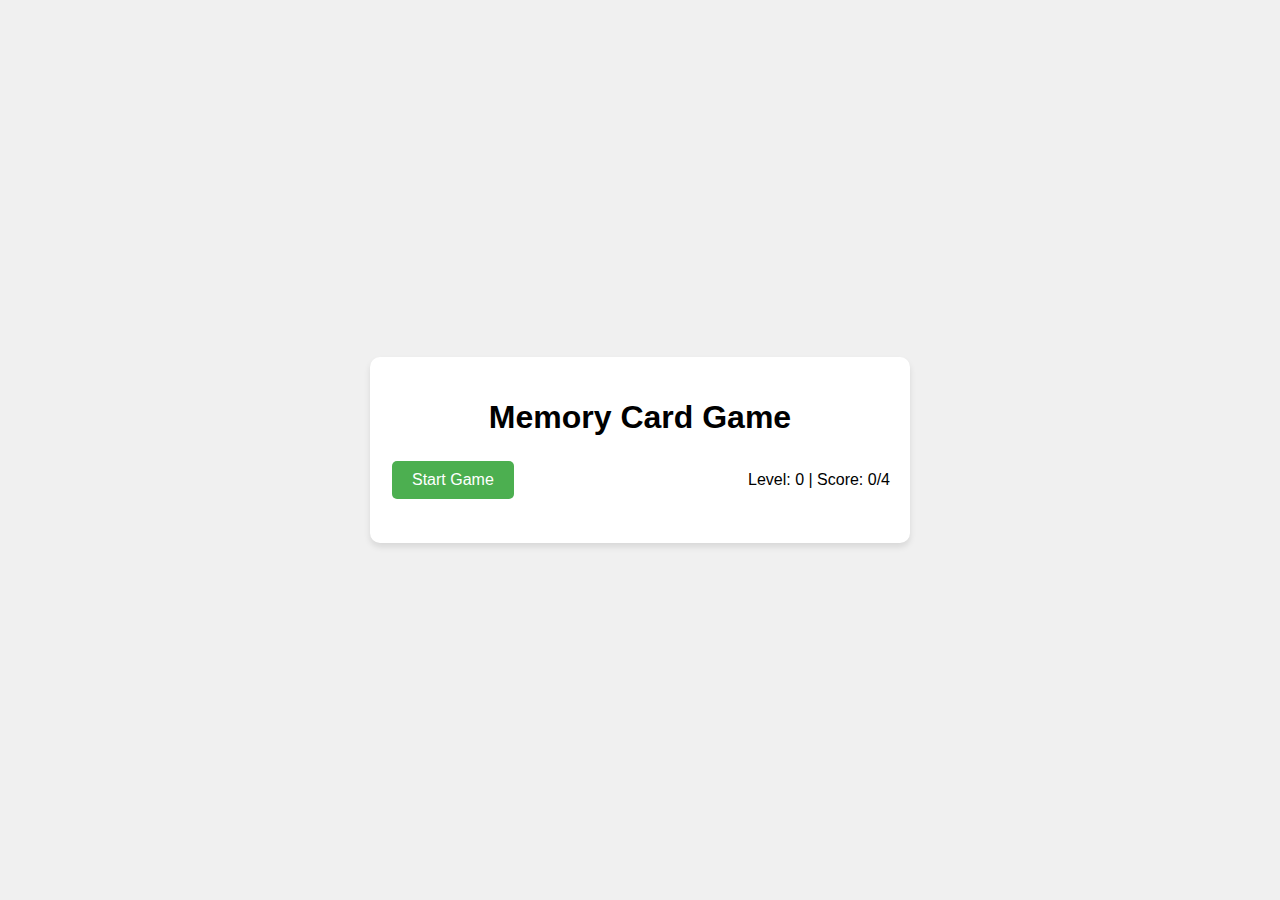
==== index.html @ 054f1a24 "added files" ====
<!DOCTYPE html>
<html lang="en">
<head>
    <meta charset="UTF-8">
    <title>Memory Card Game</title>
    <link rel="stylesheet" href="styles.css">
</head>
<body>
    <div class="game-container">
        <h1>Memory Card Game</h1>
        <div id="message"></div>
        <div class="game-header">
            <button id="startButton">Start Game</button>
            <div id="levelInfo">Level: 0 | Score: 0/4</div>
        </div>
        <div id="cardGrid" class="card-grid"></div>
    </div>
    <script src="game.js"></script>
</body>
</html>
---- styles.css ----
body {
    font-family: Arial, sans-serif;
    display: flex;
    justify-content: center;
    align-items: center;
    min-height: 100vh;
    margin: 0;
    background-color: #f0f0f0;
}

.game-container {
    background-color: white;
    border-radius: 10px;
    box-shadow: 0 4px 6px rgba(0,0,0,0.1);
    padding: 20px;
    text-align: center;
    max-width: 500px;
    width: 100%;
}

.game-header {
    display: flex;
    justify-content: space-between;
    align-items: center;
    margin-bottom: 20px;
}

.card-grid {
    display: grid;
    grid-template-columns: repeat(3, 1fr);
    gap: 15px;
}

.card {
    aspect-ratio: 1/1;
    background-color: #e0e0e0;
    border-radius: 10px;
    display: flex;
    justify-content: center;
    align-items: center;
    font-size: 48px;
    cursor: pointer;
    transition: all 0.3s ease;
}

.card:hover {
    transform: scale(1.05);
}

.card.revealed {
    background-color: white;
    border: 2px solid #cccccc;
}

#message {
    margin-bottom: 15px;
    color: #666;
}

button {
    background-color: #4CAF50;
    border: none;
    color: white;
    padding: 10px 20px;
    text-align: center;
    text-decoration: none;
    display: inline-block;
    font-size: 16px;
    margin: 4px 2px;
    cursor: pointer;
    border-radius: 5px;
    transition: background-color 0.3s ease;
}

button:hover {
    background-color: #45a049;
}
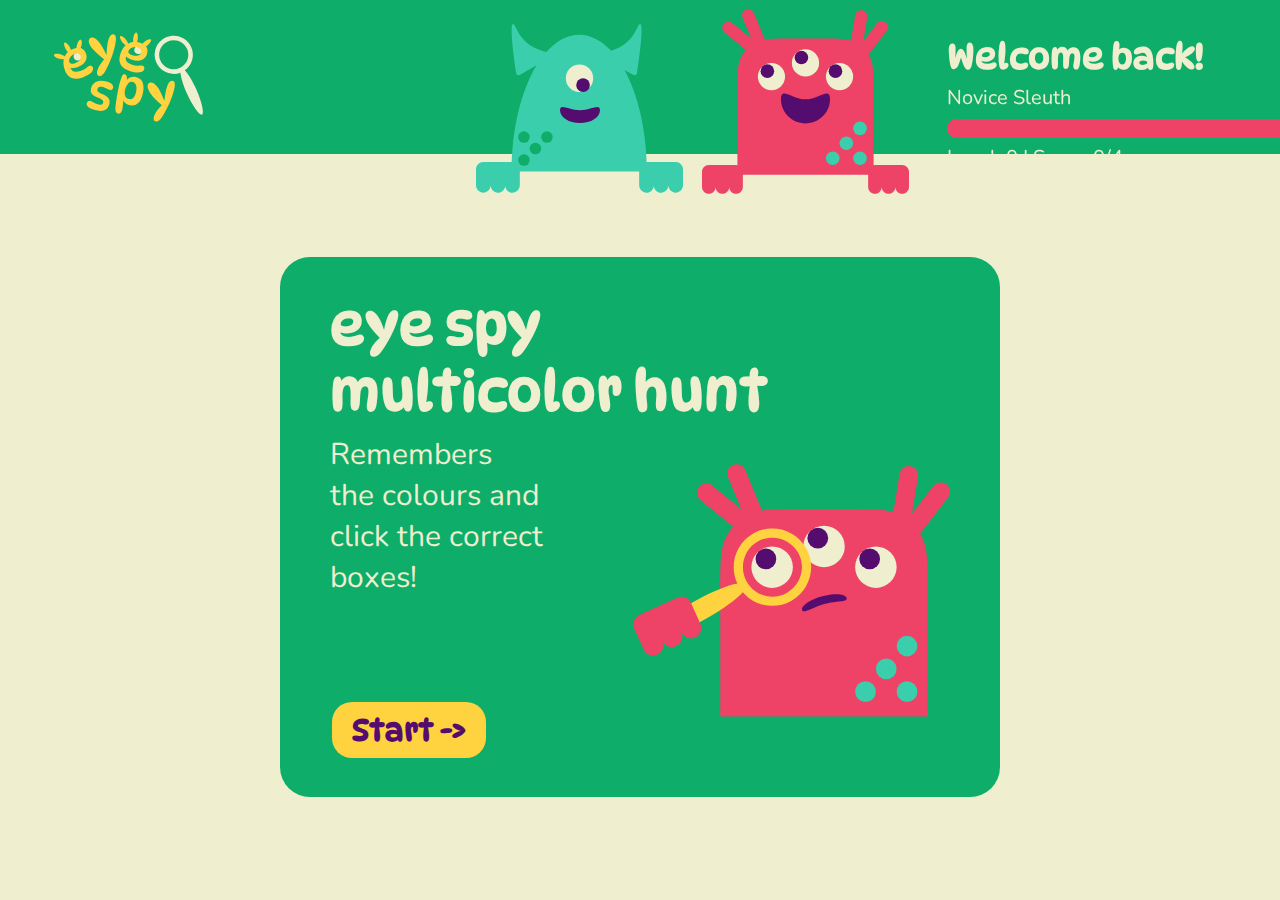
==== commit f70cda00: "frontend revamp, timer features" ====
--- a/index.html
+++ b/index.html
@@ -2,19 +2,137 @@
 <html lang="en">
 <head>
     <meta charset="UTF-8">
-    <title>Memory Card Game</title>
+    <title>Eye Spy</title>
     <link rel="stylesheet" href="styles.css">
 </head>
 <body>
-    <div class="game-container">
-        <h1>Memory Card Game</h1>
-        <div id="message"></div>
-        <div class="game-header">
-            <button id="startButton">Start Game</button>
+    <!--top bar-->
+    <div class="nav-bar">
+        <svg width="207" height="125" viewBox="0 0 207 125" fill="none" xmlns="http://www.w3.org/2000/svg">
+            <path d="M65.1619 61.8185C62.8557 62.1251 61.5379 61.0399 61.2086 58.5629C61.0269 57.1963 61.2809 55.511 61.9706 53.5069C62.6603 51.5029 63.7572 49.2926 65.2613 46.876C66.8081 44.4538 68.7336 41.9378 71.0377 39.3279L71.0418 39.8489C64.6122 34.9668 59.6401 30.5863 56.1255 26.7074C52.6535 22.8228 50.7103 19.3217 50.2958 16.2041C50.0914 14.6667 50.3167 13.4198 50.9719 12.4634C51.6698 11.5014 52.6806 10.9324 54.0046 10.7563C56.8232 10.3815 59.8931 12.0595 63.2142 15.7903C66.5353 19.5211 69.9908 25.4071 73.5808 33.4484L73.8371 33.4143C74.2902 24.4008 75.1624 17.7221 76.4536 13.378C77.7392 8.99128 79.6419 6.63039 82.1616 6.29536C83.3574 6.13637 84.2897 6.44703 84.9584 7.22735C85.6642 7.95928 86.1165 9.07263 86.3152 10.5674C86.4799 11.8059 86.4209 13.487 86.1383 15.6108C85.8927 17.6861 85.4491 20.0703 84.8076 22.7634C84.2031 25.408 83.4419 28.1821 82.5241 31.0858C81.649 33.9837 80.6401 36.8559 79.4975 39.7025C76.6108 47.0837 74.0322 52.5334 71.7619 56.0514C69.4972 59.6122 67.2972 61.5346 65.1619 61.8185Z" fill="#FFD23F"/>
+            <path d="M140.291 122.307C137.97 122.462 136.726 121.293 136.559 118.8C136.467 117.425 136.83 115.759 137.649 113.805C138.468 111.85 139.707 109.716 141.366 107.403C143.067 105.087 145.153 102.702 147.623 100.248L147.593 100.768C141.495 95.4765 136.82 90.7808 133.566 86.6807C130.355 82.5777 128.645 78.9573 128.434 75.8192C128.331 74.2717 128.637 73.0422 129.353 72.1306C130.112 71.2162 131.158 70.7144 132.491 70.6252C135.328 70.4352 138.282 72.31 141.352 76.2497C144.423 80.1893 147.487 86.2883 150.544 94.5468L150.802 94.5295C151.843 85.5649 153.149 78.9573 154.721 74.7068C156.29 70.4134 158.343 68.1817 160.879 68.0119C162.083 67.9313 162.993 68.3022 163.609 69.1245C164.266 69.9009 164.644 71.0414 164.745 72.546C164.829 73.7926 164.66 75.4663 164.239 77.5671C163.859 79.622 163.26 81.9721 162.444 84.6175C161.669 87.2171 160.728 89.9356 159.623 92.7731C158.56 95.6077 157.366 98.408 156.04 101.174C152.677 108.351 149.749 113.621 147.253 116.983C144.761 120.388 142.44 122.163 140.291 122.307Z" fill="#FFD23F"/>
+            <path d="M98.2221 59.5436C99.3593 59.7886 100.162 60.6667 100.629 62.1778C101.106 63.6467 101.183 65.8449 100.861 68.7723L99.2757 69.6868C100.669 66.902 102.566 64.9528 104.965 63.8392C107.364 62.7256 109.975 62.4728 112.797 63.0808C115.408 63.6435 117.579 64.8165 119.31 66.5998C121.042 68.3832 122.181 70.7661 122.728 73.7487C123.327 76.6983 123.186 80.2157 122.305 84.301C120.88 90.9132 118.627 95.54 115.546 98.1815C112.516 100.79 108.958 101.654 104.873 100.774C101.925 100.138 99.7447 99.0075 98.3323 97.381C96.9199 95.7545 96.0719 93.9631 95.7883 92.0069L96.6281 91.7912C96.4205 94.3908 96.1543 96.9557 95.8294 99.4859C95.5557 101.983 95.2192 104.158 94.8199 106.011C94.4115 107.907 93.7298 109.434 92.7746 110.595C91.8194 111.755 90.6047 112.177 89.1307 111.859C87.6987 111.55 86.7427 110.771 86.2627 109.522C85.7827 108.273 85.5693 106.706 85.6226 104.823C85.7693 102.915 86.0293 100.481 86.4028 97.5208C86.7763 94.5603 87.2418 91.3773 87.7994 87.9717C88.3991 84.5751 89.0438 81.2765 89.7335 78.0756C90.4414 74.7906 91.2091 71.7388 92.0368 68.9202C92.9157 66.0687 93.7188 63.7737 94.4459 62.0353C94.9676 61.0459 95.5146 60.3484 96.0868 59.9429C96.7101 59.5043 97.4219 59.3712 98.2221 59.5436ZM108.641 69.7878C106.367 69.2977 104.29 70.0401 102.41 72.0149C100.581 73.9566 99.2903 76.6753 98.5371 80.171C97.7657 83.7508 97.8632 86.5704 98.8298 88.6297C99.8385 90.6981 101.438 91.9682 103.628 92.4401C106.155 92.9847 108.179 92.3852 109.701 90.6417C111.273 88.8651 112.405 86.3764 113.094 83.1756C113.975 79.0903 113.924 75.9503 112.943 73.7556C111.97 71.5188 110.536 70.1962 108.641 69.7878Z" fill="#FFD23F"/>
+            <path d="M73.7795 69.1763C77.4769 70.1921 79.9873 71.4627 81.3108 72.9879C82.6342 74.5132 83.0619 76.1275 82.594 77.8307C82.32 78.8278 81.7386 79.5616 80.8498 80.0323C80.0139 80.4728 78.9728 80.5219 77.7265 80.1795C76.4386 79.8257 75.1398 79.2678 73.8301 78.5058C72.5618 77.7553 71.0138 77.1289 69.1859 76.6267C67.0671 76.0446 65.3744 76.0263 64.1075 76.5718C62.8406 77.1174 62.0303 78.034 61.6765 79.3219C61.3455 80.5267 61.5399 81.6077 62.2598 82.565C63.0327 83.4923 64.7029 84.4873 67.2704 85.5501C70.1287 86.6928 72.4106 87.9006 74.1161 89.1734C75.8746 90.4161 77.0319 91.8957 77.5879 93.6123C78.1554 95.2873 78.0967 97.3711 77.4118 99.8637C76.3275 103.81 74.1312 106.357 70.8227 107.503C67.5143 108.649 63.409 108.549 58.5068 107.202C55.3911 106.346 52.9877 105.418 51.2968 104.417C49.6058 103.416 48.4705 102.345 47.8907 101.203C47.3525 100.072 47.2546 98.8833 47.597 97.637C47.8937 96.5568 48.4751 95.823 49.3412 95.4354C50.2601 95.0177 51.2182 94.9458 52.2152 95.2197C53.1707 95.4823 54.1543 95.8865 55.1659 96.4326C56.189 96.937 57.2687 97.4794 58.4049 98.0597C59.5412 98.6399 60.7533 99.107 62.0411 99.4608C66.1955 100.602 68.6265 99.885 69.3341 97.3093C69.5738 96.4369 69.5601 95.6736 69.2931 95.0194C69.026 94.3652 68.3981 93.7235 67.4093 93.0944C66.4319 92.4238 64.9331 91.6992 62.913 90.9208C60.4889 89.9867 58.4427 88.9778 56.7746 87.894C55.1179 86.7686 53.9794 85.3835 53.359 83.7386C52.75 82.0522 52.7822 79.9835 53.4556 77.5324C54.5171 73.6689 56.8272 70.9526 60.3858 69.3836C63.9558 67.773 68.4204 67.7039 73.7795 69.1763Z" fill="#FFD23F"/>
+            <circle cx="116.259" cy="27.145" r="5.55366" transform="rotate(6.58626 116.259 27.145)" fill="#EFEFD0"/>
+            <path fill-rule="evenodd" clip-rule="evenodd" d="M114.379 16.6777C115.711 16.8523 117.058 17.1555 118.422 17.5873C119.708 17.9944 120.866 18.4577 121.896 18.9771C122.659 18.0144 123.646 17.0176 124.81 16.0943C128.306 13.3223 132.081 12.2619 133.022 13.4487C133.963 14.6355 132.07 18.0694 128.574 20.8415C127.81 21.4473 127.033 21.9714 126.275 22.4082C126.6 22.8298 126.882 23.2704 127.12 23.7299C128.537 26.3927 128.725 29.367 127.685 32.6529C126.853 35.2817 125.433 37.3402 123.425 38.8286C121.472 40.289 119.121 41.149 116.372 41.4087C113.624 41.6684 110.668 41.2977 107.505 40.2965C105.739 39.7374 104.106 38.9719 102.606 38C101.582 37.3366 100.659 36.6209 99.8371 35.8529C99.0902 38.5255 99.3819 40.736 100.712 42.4843C102.129 44.2887 104.502 45.7174 107.829 46.7706C110.416 47.5897 112.562 48.0204 114.266 48.0627C115.97 48.105 117.42 48.0898 118.618 48.0171C119.829 47.9033 120.948 48.009 121.975 48.334C122.55 48.5161 123.012 48.8429 123.359 49.3145C123.761 49.7581 124.015 50.3129 124.12 50.9789C124.267 51.658 124.21 52.4082 123.95 53.2297C123.56 54.4619 122.567 55.4581 120.971 56.2181C119.387 56.937 117.267 57.2826 114.61 57.2548C112.006 57.1989 108.959 56.6184 105.468 55.5132C100.908 54.0699 97.488 52.2415 95.2061 50.0279C92.9243 47.8143 91.5909 45.2457 91.2059 42.322C90.8209 39.3984 91.1875 36.1704 92.3057 32.638C93.7229 28.1609 95.7471 24.6216 98.3783 22.0201C98.7323 21.6734 99.0929 21.3429 99.4602 21.0287C98.0281 20.2745 96.3227 18.8464 94.8136 16.9432C92.0415 13.4476 90.9812 9.67264 92.1679 8.73154C93.3547 7.79045 96.7887 9.68317 99.5607 13.1789C101.145 15.1763 102.17 17.265 102.536 18.864C104.115 17.971 105.797 17.3277 107.58 16.9343C108.224 16.7963 108.873 16.6912 109.525 16.6189C109.265 15.2113 109.198 13.4719 109.412 11.6157C109.924 7.18377 111.844 3.76471 113.348 3.93843C114.853 4.11216 115.943 7.87868 115.431 12.3106C115.242 13.9479 114.861 15.4469 114.379 16.6777ZM115.881 34.6102C113.724 35.2833 111.188 35.1583 108.272 34.2351C106.259 33.598 104.775 32.7894 103.82 31.8092C102.919 30.801 102.657 29.7013 103.035 28.5101C103.464 27.1547 104.291 26.0384 105.518 25.1614C106.745 24.2844 108.228 23.7373 109.969 23.5201C111.764 23.2749 113.627 23.4578 115.557 24.0689C117.611 24.719 118.961 25.6659 119.606 26.9097C120.306 28.1254 120.428 29.452 119.973 30.8896C119.401 32.6969 118.037 33.9371 115.881 34.6102Z" fill="#FFD23F"/>
+            <circle cx="35.584" cy="35.8103" r="5.55366" transform="rotate(2.03026 35.584 35.8103)" fill="#EFEFD0"/>
+            <path fill-rule="evenodd" clip-rule="evenodd" d="M26.4688 27.0966C27.6449 26.4491 28.9104 25.8955 30.2653 25.4357C31.5426 25.0023 32.7499 24.69 33.8874 24.4988C33.9323 23.271 34.1371 21.8835 34.5286 20.4499C35.7042 16.1462 38.1182 13.0564 39.5793 13.4555C41.0404 13.8546 41.5486 17.7425 40.3731 22.0463C40.1161 22.987 39.8 23.8697 39.4476 24.6707C39.9592 24.818 40.4471 25.0062 40.9115 25.2353C43.6298 26.5422 45.5427 28.8276 46.6502 32.0915C47.5362 34.7025 47.611 37.2022 46.8745 39.5904C46.165 41.9239 44.7798 44.0091 42.7188 45.8458C40.6578 47.6826 38.0566 49.134 34.9151 50.1999C33.1608 50.7952 31.3915 51.1454 29.6073 51.2504C28.3895 51.322 27.2219 51.2918 26.1045 51.1598C27.0852 53.7558 28.6291 55.3644 30.7364 55.9855C32.9468 56.6003 35.7044 56.347 39.009 55.2257C41.5793 54.3535 43.5635 53.43 44.9615 52.4551C46.3595 51.4803 47.5197 50.6089 48.442 49.841C49.3505 49.0322 50.3147 48.4548 51.3347 48.1087C51.9058 47.9149 52.4712 47.9051 53.0307 48.0792C53.6172 48.1986 54.1501 48.4955 54.6295 48.9697C55.1497 49.4302 55.5483 50.0684 55.8252 50.8843C56.2405 52.1083 56.03 53.4991 55.1937 55.0567C54.3435 56.5736 52.8395 58.1076 50.6816 59.6588C48.5507 61.1553 45.7513 62.4919 42.2834 63.6687C37.7549 65.2054 33.9158 65.7574 30.7663 65.3247C27.6168 64.8921 25.0213 63.6118 22.9798 61.4838C20.9383 59.3558 19.3223 56.5375 18.1317 53.0288C16.6227 48.5818 16.1581 44.5311 16.7379 40.8767C16.8179 40.3877 16.9128 39.9078 17.0228 39.4371C15.4221 39.6773 13.2022 39.5363 10.8592 38.8963C6.55543 37.7208 3.46566 35.3068 3.86475 33.8456C4.26383 32.3845 8.15178 31.8764 12.4555 33.0519C14.9147 33.7236 16.9775 34.7997 18.2196 35.8713C18.9633 34.2166 19.9373 32.7027 21.1416 31.3297C21.5789 30.837 22.0391 30.3684 22.5221 29.9238C21.4789 28.9436 20.3953 27.5814 19.4689 25.9589C17.257 22.0845 16.7792 18.1927 18.0945 17.4417C19.4099 16.6908 22.5184 19.0806 24.7304 22.955C25.5475 24.3863 26.128 25.8199 26.4688 27.0966ZM38.297 40.6584C36.958 42.4776 34.8402 43.8787 31.9435 44.8616C29.9444 45.54 28.2699 45.767 26.9199 45.5427C25.5968 45.2637 24.7345 44.5326 24.3331 43.3495C23.8762 42.0031 23.8824 40.6134 24.3515 39.1804C24.8206 37.7473 25.6923 36.4279 26.9664 35.2221C28.2676 33.9616 29.8769 33.0061 31.7944 32.3554C33.8343 31.6632 35.4826 31.6271 36.7394 32.247C38.0231 32.8123 38.9073 33.8089 39.3918 35.2369C40.0009 37.032 39.636 38.8392 38.297 40.6584Z" fill="#FFD23F"/>
+            <path fill-rule="evenodd" clip-rule="evenodd" d="M171.207 51.25C161.454 55.6245 150 51.2637 145.626 41.5098C141.251 31.7558 145.612 20.3025 155.366 15.928C165.12 11.5535 176.573 15.9144 180.948 25.6683C185.322 35.4222 180.961 46.8755 171.207 51.25ZM172.111 57.4234C159.67 62.0434 145.607 56.2741 140.098 43.989C134.354 31.182 140.08 16.1437 152.887 10.4C165.694 4.65623 180.732 10.3821 186.476 23.1891C191.527 34.4509 187.708 47.4381 178.005 54.3135C182.246 58.851 188.09 68.1921 193.203 79.5923C200.862 96.6683 203.978 111.898 200.886 113.284C197.794 114.671 188.494 102.215 180.836 85.139C175.844 74.0085 172.782 63.6626 172.111 57.4234Z" fill="#EFEFD0"/>
+        </svg>
+
+        <div class="blue-monster">
+            <svg width="207" height="173" viewBox="0 0 207 173" fill="none" xmlns="http://www.w3.org/2000/svg">
+                <path fill-rule="evenodd" clip-rule="evenodd" d="M170.857 147.583C170.857 107.227 162.231 70.9488 148.508 45.8922L157.001 50.7957C158.665 51.7563 160.764 50.784 161.048 48.8838C163.252 34.1173 170.321 -16.396 160.452 5.36321C154.605 18.2564 144.084 24.1686 135.155 26.8657C125.645 16.537 114.774 10.6786 103.226 10.6786C91.2755 10.6786 80.0488 16.9532 70.3062 27.9637C60.711 25.9454 47.5287 20.4052 40.7064 5.36321C30.8374 -16.396 37.9069 34.1173 40.1108 48.8838C40.3944 50.784 42.4941 51.7563 44.1579 50.7957L60.5869 41.3104C45.3376 66.4127 35.5952 104.695 35.5952 147.583H103.226H170.857Z" fill="#3BCEAC"/>
+                <circle cx="103.5" cy="54.2143" r="13.6905" fill="#EFEFD0"/>
+                <circle cx="107.06" cy="61.0595" r="6.84524" fill="#540D6E"/>
+                <path d="M104 86.1533C115.046 86.1533 124 79.0583 124 86.1533C124 93.2484 115.046 99 104 99C92.9543 99 84 93.2484 84 86.1533C84 79.0583 92.9543 86.1533 104 86.1533Z" fill="#540D6E"/>
+                <circle cx="47.9166" cy="113.083" r="5.75" fill="#0EAD69"/>
+                <circle cx="59.4166" cy="124.583" r="5.75" fill="#0EAD69"/>
+                <circle cx="70.9166" cy="113.083" r="5.75" fill="#0EAD69"/>
+                <circle cx="47.9166" cy="136.083" r="5.75" fill="#0EAD69"/>
+                <path fill-rule="evenodd" clip-rule="evenodd" d="M199.333 138.009C199.212 138.003 199.091 138 198.968 138L171.222 138C171.1 138 170.978 138.003 170.857 138.009C170.736 138.003 170.614 138 170.492 138C166.46 138 163.191 141.269 163.191 145.302V161.365C163.191 165.398 166.46 168.667 170.492 168.667C174.518 168.667 177.783 165.409 177.794 161.385C177.805 165.409 181.069 168.667 185.095 168.667C189.125 168.667 192.392 165.402 192.397 161.374C192.401 165.402 195.669 168.667 199.698 168.667C203.731 168.667 207 165.398 207 161.365V145.302C207 141.269 203.731 138 199.698 138C199.576 138 199.454 138.003 199.333 138.009Z" fill="#3BCEAC"/>
+                <path fill-rule="evenodd" clip-rule="evenodd" d="M36.1428 138.009C36.0219 138.003 35.9002 138 35.7778 138L8.03173 138C7.90914 138 7.78726 138.003 7.66616 138.009C7.54538 138.003 7.42384 138 7.30159 138C3.26903 138 0 141.269 0 145.302V161.365C0 165.398 3.26903 168.667 7.30159 168.667C11.3313 168.667 14.5986 165.402 14.6032 161.374C14.6077 165.402 17.875 168.667 21.9048 168.667C25.9313 168.667 29.1966 165.407 29.2063 161.383C29.216 165.407 32.4813 168.667 36.5079 168.667C40.5404 168.667 43.8095 165.398 43.8095 161.365V145.302C43.8095 141.269 40.5404 138 36.5079 138C36.3855 138 36.2638 138.003 36.1428 138.009Z" fill="#3BCEAC"/>
+            </svg>
+        </div>
+        
+        <div class="red-monster">
+            <svg width="207" height="185" viewBox="0 0 207 185" fill="none" xmlns="http://www.w3.org/2000/svg">
+                <path fill-rule="evenodd" clip-rule="evenodd" d="M43.7939 0.467548C46.9212 -0.826941 50.5057 0.658788 51.8002 3.78602L62.84 30.4561C69.1712 29.446 77.5243 29.446 89.8817 29.446H117.118C132.895 29.446 142.145 29.446 148.993 31.548L153.104 6.32718C153.649 2.98671 156.798 0.720143 160.139 1.26466C163.479 1.80917 165.746 4.95858 165.201 8.29905L161.26 32.4747L175.194 14.3244C177.255 11.6397 181.102 11.1342 183.787 13.1952C186.472 15.2562 186.977 19.1033 184.916 21.788L166.567 45.6898C167.035 46.452 167.473 47.2344 167.881 48.0355C171.592 55.3184 171.592 64.8521 171.592 83.9197V165.63H35.408V83.9198C35.408 64.8522 35.408 55.3184 39.1188 48.0355C40.408 45.5052 42.0006 43.1618 43.8505 41.0512L22.5047 23.606C19.884 21.4642 19.4958 17.6034 21.6376 14.9828C23.7794 12.3621 27.6401 11.9739 30.2608 14.1157L49.2273 29.6164L40.4755 8.47377C39.181 5.34654 40.6667 1.76204 43.7939 0.467548Z" fill="#EE4266"/>
+                <circle cx="137.546" cy="67.5775" r="13.6184" fill="#EFEFD0"/>
+                <circle cx="69.454" cy="67.5775" r="13.6184" fill="#EFEFD0"/>
+                <circle cx="103.5" cy="53.9591" r="13.6184" fill="#EFEFD0"/>
+                <circle cx="144.355" cy="134.308" r="6.80921" fill="#3BCEAC"/>
+                <circle cx="130.737" cy="149.288" r="6.80921" fill="#3BCEAC"/>
+                <circle cx="157.974" cy="149.288" r="6.80921" fill="#3BCEAC"/>
+                <circle cx="157.974" cy="119.328" r="6.80921" fill="#3BCEAC"/>
+                <circle cx="133.461" cy="62.1301" r="6.80921" fill="#540D6E"/>
+                <circle cx="65.3684" cy="62.1301" r="6.80921" fill="#540D6E"/>
+                <circle cx="99.4144" cy="48.5117" r="6.80921" fill="#540D6E"/>
+                <path d="M128.013 90.3389C128.013 103.625 117.038 114.395 103.5 114.395C89.9617 114.395 78.9868 103.625 78.9868 90.3389C78.9868 77.0533 89.9617 90.3389 103.5 90.3389C117.038 90.3389 128.013 77.0533 128.013 90.3389Z" fill="#540D6E"/>
+                <path fill-rule="evenodd" clip-rule="evenodd" d="M33.7056 156.106C33.5928 156.1 33.4793 156.097 33.3651 156.097L7.49013 156.097C7.37594 156.097 7.2624 156.1 7.14959 156.106C7.03683 156.1 6.92335 156.097 6.80921 156.097C3.04859 156.097 0 159.146 0 162.907V177.887C0 181.647 3.04859 184.696 6.80921 184.696C10.5698 184.696 13.6184 181.647 13.6184 177.887C13.6184 181.647 16.667 184.696 20.4276 184.696C24.1883 184.696 27.2368 181.647 27.2368 177.887C27.2368 181.647 30.2854 184.696 34.0461 184.696C37.8067 184.696 40.8553 181.647 40.8553 177.887V162.906C40.8553 159.146 37.8067 156.097 34.0461 156.097C33.9319 156.097 33.8184 156.1 33.7056 156.106Z" fill="#EE4266"/>
+                <path fill-rule="evenodd" clip-rule="evenodd" d="M199.85 156.106C199.738 156.1 199.624 156.097 199.51 156.097L173.635 156.097C173.521 156.097 173.407 156.1 173.294 156.106C173.182 156.1 173.068 156.097 172.954 156.097C169.193 156.097 166.145 159.146 166.145 162.907V177.887C166.145 181.647 169.193 184.696 172.954 184.696C176.709 184.696 179.755 181.656 179.763 177.903C179.772 181.656 182.817 184.696 186.572 184.696C190.333 184.696 193.382 181.647 193.382 177.887C193.382 181.647 196.43 184.696 200.191 184.696C203.951 184.696 207 181.647 207 177.887V162.906C207 159.146 203.951 156.097 200.191 156.097C200.077 156.097 199.963 156.1 199.85 156.106Z" fill="#EE4266"/>
+            </svg>
+        </div>
+        
+        <div class="nav-title-container">
+            <h1 id="welcome">
+                Welcome back!
+            </h1>
+            <p id="sub-welcome">
+                Novice Sleuth
+            </p>
+            <div class="progress-bar"></div>
             <div id="levelInfo">Level: 0 | Score: 0/4</div>
+            
         </div>
-        <div id="cardGrid" class="card-grid"></div>
+
     </div>
+
+    <!-- Start Screen -->
+    <div id="startScreen">
+        <!--game start content-->
+        <div class="game-body">
+        
+            <div class="game-container">
+                <h1 id="game-title">eye spy<br> multicolor hunt</h1>
+                <div class="game-header">
+                    <div class="left-box">
+                        <p id="game-sub">Remembers <br> the colours and <br> click the correct <br> boxes!</p>
+                        <button id="startButton">Start -> </button>
+                    </div>
+                    <div class="right-box">
+                        <div class="monster-container">
+                            <svg width="320" height="253" viewBox="0 0 320 253" fill="none" xmlns="http://www.w3.org/2000/svg">
+                                <path fill-rule="evenodd" clip-rule="evenodd" d="M103.035 0.925189C107.8 -1.04727 113.262 1.21659 115.234 5.98166L132.056 46.6198C141.703 45.0806 154.431 45.0806 173.261 45.0806H214.762C238.802 45.0806 252.896 45.0806 263.331 48.2835L269.595 9.8536C270.425 4.7636 275.224 1.30994 280.314 2.13964C285.404 2.96934 288.857 7.7682 288.028 12.8582L282.023 49.6955L303.255 22.0393C306.395 17.9486 312.257 17.1782 316.348 20.3186C320.439 23.4591 321.209 29.3211 318.069 33.4118L290.109 69.8319C290.821 70.9933 291.49 72.1854 292.112 73.4061C297.766 84.5033 297.766 99.0302 297.766 128.084V252.59H90.257V128.084C90.257 99.0303 90.257 84.5033 95.9113 73.4061C97.8757 69.5506 100.302 65.9799 103.121 62.7639L70.5959 36.182C66.6027 32.9185 66.0111 27.0357 69.2747 23.0425C72.5382 19.0493 78.421 18.4577 82.4142 21.7213L111.314 45.3401L97.9786 13.1246C96.0061 8.3595 98.27 2.89765 103.035 0.925189Z" fill="#EE4266"/>
+                                <circle cx="245.889" cy="103.183" r="20.7509" fill="#EFEFD0"/>
+                                <circle cx="142.134" cy="103.183" r="20.7509" fill="#EFEFD0"/>
+                                <circle cx="194.012" cy="82.4323" r="20.7509" fill="#EFEFD0"/>
+                                <circle cx="256.264" cy="204.863" r="10.3754" fill="#3BCEAC"/>
+                                <circle cx="235.513" cy="227.689" r="10.3754" fill="#3BCEAC"/>
+                                <circle cx="277.015" cy="227.689" r="10.3754" fill="#3BCEAC"/>
+                                <circle cx="277.015" cy="182.037" r="10.3754" fill="#3BCEAC"/>
+                                <circle cx="239.664" cy="94.883" r="10.3754" fill="#540D6E"/>
+                                <circle cx="135.909" cy="94.883" r="10.3754" fill="#540D6E"/>
+                                <circle cx="187.786" cy="74.1322" r="10.3754" fill="#540D6E"/>
+                                <path d="M172.1 145.992C170.94 141.663 179.976 135.481 192.282 132.183C204.588 128.886 215.504 129.722 216.664 134.051C217.824 138.38 206.688 136.724 194.382 140.022C182.076 143.319 173.26 150.321 172.1 145.992Z" fill="#540D6E"/>
+                                <path fill-rule="evenodd" clip-rule="evenodd" d="M116.621 117.413C108.733 103.161 113.892 85.214 128.143 77.3261C142.394 69.4381 160.342 74.5966 168.23 88.848C176.118 103.099 170.959 121.047 156.708 128.935C142.456 136.823 124.509 131.664 116.621 117.413ZM107.363 119.573C98.7589 101.273 105.723 79.184 123.672 69.2491C142.385 58.8922 165.95 65.6654 176.307 84.3775C186.664 103.09 179.89 126.655 161.178 137.012C144.724 146.119 124.517 141.98 112.838 128.126C106.49 135.144 93.053 145.211 76.3962 154.431C51.4467 168.24 28.7208 174.917 26.2204 170.4C23.72 165.882 41.4452 150.17 66.3947 136.361C82.6573 127.359 97.9752 121.389 107.363 119.573Z" fill="#FFD23F"/>
+                                <path fill-rule="evenodd" clip-rule="evenodd" d="M9.92972 150.698C10.0825 150.619 10.2379 150.544 10.3961 150.473L28.3011 142.362L28.3528 142.338L28.4046 142.315L46.3096 134.204C46.4679 134.132 46.627 134.065 46.7869 134.002C46.9401 133.923 47.096 133.848 47.2546 133.776C52.4742 131.411 58.6224 133.726 60.9869 138.945L70.4057 159.737C72.7702 164.957 70.4557 171.105 65.2361 173.47C60.0273 175.829 53.8939 173.529 51.5186 168.332C53.8588 173.545 51.543 179.673 46.3343 182.032C41.1219 184.393 34.9836 182.089 32.6119 176.884C34.9601 182.099 32.6448 188.234 27.4324 190.595C22.2128 192.959 16.0647 190.645 13.7002 185.425L4.28132 164.633C1.91682 159.413 4.23135 153.265 9.45097 150.901C9.60974 150.829 9.76937 150.761 9.92972 150.698Z" fill="#EE4266"/>
+                            </svg>
+                        </div>
+                    </div>
+                </div>
+            </div>
+        </div>
+    </div>
+
+    <!-- Game Screen (initially hidden) -->
+    <div id="gameScreen" style="display: none;">
+        <div class="game-body2">
+            <div class="instructions">
+                Instructions:
+                <div id="message"></div>
+                <p id="countdown"></p>
+                <div id="timer">Time Left: 60s</div>
+                <button id="quitButton">Quit</button>
+            </div>
+            
+            <div id="cardGrid" class="card-grid"></div>
+        </div>
+    </div>
+
+    <!--Ending Screen (initally hidden)-->
+    <div id="endScreen" style="display: none;">
+        <div class="game-body">
+            <div class="game-container">
+                <h1 id="game-title" style="color: rgba(255, 210, 63, 1);">Nice work!</h1>
+                <p id="finalScore"></p>
+                <button id="restartButton">Play Again</button>
+                <button id="quitButton">Quit</button>
+            </div>
+        </div>
+    </div>
+    
     <script src="game.js"></script>
+
 </body>
 </html>--- a/styles.css
+++ b/styles.css
@@ -1,44 +1,160 @@
+@font-face {
+    font-family: DynaPuff;
+    src: url(fonts/DynaPuff/DynaPuff-Regular.ttf);
+}
+@font-face {
+    font-family: Nunito;
+    src: url(fonts/Nunito/Nunito-Regular.ttf);
+}
+
 body {
     font-family: Arial, sans-serif;
+    display: block;
+    min-height: 100vh;
+    margin: 0;
+    background-color: rgba(239, 239, 208, 1);
+}
+.nav-bar {
+    background-color: rgba(14, 173, 105, 1);
     display: flex;
+    height: 12vw;
+    padding-left: 4%;
+    padding-right: 4%;
+    align-items: center;
+    position: fixed;
+    top: 0;
+    width: 100%;
+    z-index: 1000; /* Ensures it stays above other content */
+}
+.blue-monster {
+    margin-top: 5.65%;
+    margin-left: 21%;
+}
+.red-monster {
+    margin-top: 4.1%;
+    margin-left: 1.5%;
+}
+.nav-title-container {
+    width: 30vw;
+    height: 10vw;
+    margin-left: 3%;
+    padding-top: 1%;
+}
+#welcome {
+    font-size: 35px;
+    font-weight: bold;
+    font-family: DynaPuff;
+    color: rgba(239, 239, 208, 1);
+    margin-top: 4%;
+    margin-bottom: 2%;
+}
+#sub-welcome {
+    font-size: 20px;
+    font-family: Nunito;
+    color: rgba(239, 239, 208, 1);
+    margin-top: 0;
+    margin-bottom: 2%;
+}
+.progress-bar {
+    width: 30vw;
+    border-radius: 10px;
+    background-color: rgba(238, 66, 102, 1);
+    height: 1.5vw;
+    margin-bottom: 1.5%;
+}
+.game-body {
+    display: flex;
+    width: 100%;
+    height: calc(100vh - 12vw); /* Takes full screen minus navbar height */
     justify-content: center;
     align-items: center;
-    min-height: 100vh;
-    margin: 0;
-    background-color: #f0f0f0;
+    padding-top: 12vw; /* Push content below navbar */
 }
-
 .game-container {
-    background-color: white;
-    border-radius: 10px;
-    box-shadow: 0 4px 6px rgba(0,0,0,0.1);
-    padding: 20px;
-    text-align: center;
-    max-width: 500px;
-    width: 100%;
+    background-color: rgba(14, 173, 105, 1);
+    border-radius: 30px;
+    padding-top: 20px;
+    padding-bottom: 20px;
+    padding-right: 50px;
+    padding-left: 50px;
+    text-align: left;
+    width: 620px;
+    height: 500px;
 }
-
+#game-title {
+    font-size: 55px;
+    font-family: DynaPuff;
+    color: rgba(239, 239, 208, 1);
+    margin-top: 15px;
+    margin-bottom: 0;
+}
 .game-header {
     display: flex;
     justify-content: space-between;
     align-items: center;
     margin-bottom: 20px;
 }
-
+#game-sub {
+    font-size: 30px;
+    font-family: Nunito;
+    color: rgba(239, 239, 208, 1);
+    margin-top: 10px;
+    margin-bottom: 100px;
+}
+.game-body2 {
+    display: flex;
+    height: calc(100vh - 12vw); /* Takes full screen minus navbar height */
+    justify-content: space-between;
+    align-items: center;
+    padding-top: 12vw; /* Push content below navbar */
+    padding-right: 5.5vw;
+    padding-left: 5.5vw;
+}
+.instructions {
+    background-color:rgba(14, 173, 105, 1);
+    font-family: DynaPuff;
+    font-size: 40px;
+    margin-bottom: 10px;
+    width: 25vw;
+    padding: 3vw;
+    border-radius: 30px;
+    color: rgba(255, 210, 63, 1);
+}
+#message {
+    margin-bottom: 15px;
+    color: rgba(239, 239, 208, 1);
+}
+#countdown {
+    margin-bottom: 15px;
+    color: rgba(239, 239, 208, 1);
+}
+#timer {
+    margin-bottom: 15px;
+    color: rgba(239, 239, 208, 1);
+}
+#levelInfo {
+    font-size: 20px;
+    font-family: Nunito;
+    color: rgba(239, 239, 208, 1);
+    margin-top: 0;
+    margin-bottom: 2%;
+}
 .card-grid {
     display: grid;
     grid-template-columns: repeat(3, 1fr);
-    gap: 15px;
+    gap: 1.2vw;
 }
 
 .card {
     aspect-ratio: 1/1;
-    background-color: #e0e0e0;
-    border-radius: 10px;
+    background-color: rgba(84, 13, 110, 1);
+    width: 11.5vw;
+    height: 11.5vw;
+    border-radius: 20px;
+    font-size: 100px;
     display: flex;
     justify-content: center;
     align-items: center;
-    font-size: 48px;
     cursor: pointer;
     transition: all 0.3s ease;
 }
@@ -52,26 +168,29 @@
     border: 2px solid #cccccc;
 }
 
-#message {
-    margin-bottom: 15px;
-    color: #666;
-}
-
 button {
-    background-color: #4CAF50;
+    background-color: rgba(255, 210, 63, 1);
     border: none;
-    color: white;
+    color: rgba(84, 13, 110, 1);
     padding: 10px 20px;
     text-align: center;
     text-decoration: none;
     display: inline-block;
-    font-size: 16px;
+    font-size: 30px;
+    font-family: DynaPuff;
     margin: 4px 2px;
     cursor: pointer;
-    border-radius: 5px;
+    border-radius: 20px;
     transition: background-color 0.3s ease;
+    font-weight: bold;
 }
 
 button:hover {
-    background-color: #45a049;
+    color: rgba(239, 239, 208, 1);
 }
+#finalScore {
+    font-family: DynaPuff;
+    font-size: 30px;
+    margin-bottom: 15px;
+    color: rgba(239, 239, 208, 1);
+}